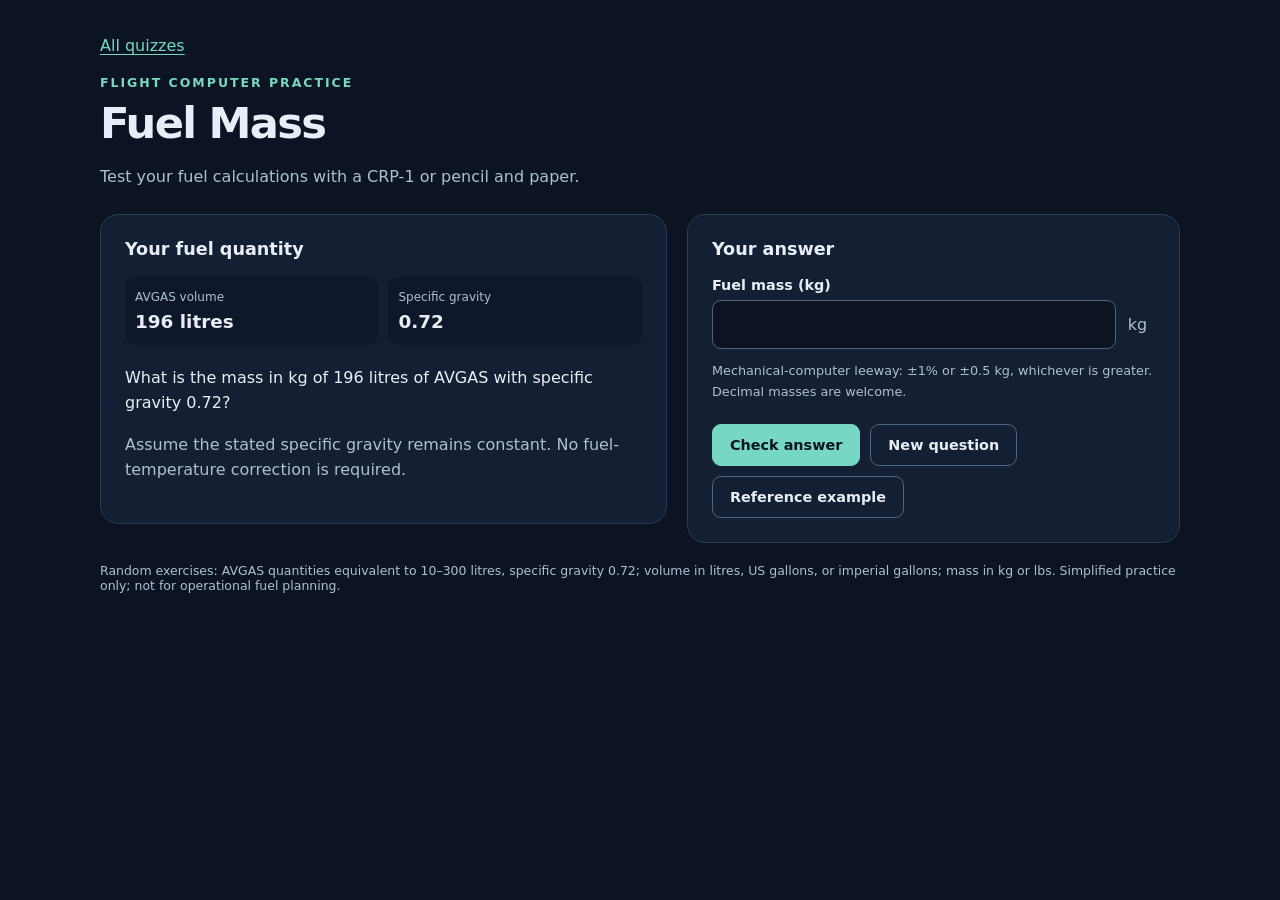
==== fuel-mass-quiz.html @ ff0f53dd "Add fuel mass calculation quiz Co-authored-by: Copilot <223556219+Copilot@users.noreply.github.com> " ====
<!doctype html>
<html lang="en">
<head>
  <meta charset="utf-8">
  <meta name="viewport" content="width=device-width, initial-scale=1">
  <meta name="color-scheme" content="dark">
  <title>Fuel Mass | Navigation Quiz</title>
  <link rel="stylesheet" href="assets/theme.css">
  <style>
    .parameters { grid-template-columns: repeat(2, minmax(0, 1fr)); }
  </style>
</head>
<body>
  <main>
    <header>
      <nav aria-label="Quiz navigation"><a href="index.html">All quizzes</a></nav>
      <div class="eyebrow">Flight computer practice</div>
      <h1>Fuel Mass</h1>
      <p class="muted">Test your fuel calculations with a CRP-1 or pencil and paper.</p>
    </header>
    <div class="layout">
      <section class="panel" aria-labelledby="scenario-title">
        <h2 id="scenario-title">Your fuel quantity</h2>
        <dl class="parameters">
          <div><dt>AVGAS volume</dt><dd id="volume-value"></dd></div>
          <div><dt>Specific gravity</dt><dd id="specific-gravity-value"></dd></div>
        </dl>
        <p id="question-text"></p>
        <p class="muted">Assume the stated specific gravity remains constant. No fuel-temperature correction is required.</p>
      </section>
      <section class="panel" aria-labelledby="answer-title">
        <h2 id="answer-title">Your answer</h2>
        <form id="quiz-form">
          <label id="mass-label" for="mass">Fuel mass</label>
          <div class="input-row">
            <input id="mass" name="mass" type="number" min="0.01" step="any" required inputmode="decimal" autocomplete="off" aria-describedby="tolerance">
            <span id="mass-unit" class="unit"></span>
          </div>
          <p id="tolerance" class="muted tolerance"></p>
          <div class="buttons">
            <button class="primary" type="submit">Check answer</button>
            <button id="new-question" type="button">New question</button>
            <button id="reference-example" type="button">Reference example</button>
          </div>
        </form>
        <div id="feedback" role="status" aria-live="polite" aria-atomic="true" hidden></div>
      </section>
    </div>
    <footer>Random exercises: AVGAS quantities equivalent to 10&ndash;300 litres, specific gravity 0.72; volume in litres, US gallons, or imperial gallons; mass in kg or lbs. Simplified practice only; not for operational fuel planning.</footer>
  </main>
  <script>
    "use strict";

    const AVGAS_SPECIFIC_GRAVITY = 0.72;
    const KG_PER_POUND = 0.45359237;
    const VOLUME_UNITS = Object.freeze({
      litres: { label: "litres", litresPerUnit: 1 },
      usGallons: { label: "US gallons", litresPerUnit: 3.785411784 },
      imperialGallons: { label: "imperial gallons", litresPerUnit: 4.54609 }
    });
    const MASS_UNITS = Object.freeze({
      kg: { label: "kg", minimumTolerance: 0.5 },
      lbs: { label: "lbs", minimumTolerance: 1 }
    });

    function solveFuelMass({ quantity, volumeUnit, specificGravity, massUnit }) {
      if (!Object.hasOwn(VOLUME_UNITS, volumeUnit) || !Object.hasOwn(MASS_UNITS, massUnit)) {
        throw new Error("Volume must be in litres, US gallons, or imperial gallons; mass must be in kg or lbs.");
      }
      if (!Number.isFinite(quantity) || quantity <= 0 || !Number.isFinite(specificGravity) || specificGravity <= 0) {
        throw new Error("Fuel quantity and specific gravity must be finite and positive.");
      }
      const litres = quantity * VOLUME_UNITS[volumeUnit].litresPerUnit;
      const kg = litres * specificGravity;
      const lbs = kg / KG_PER_POUND;
      const mass = massUnit === "kg" ? kg : lbs;
      if (![litres, kg, lbs, mass].every(value => Number.isFinite(value) && value > 0)) {
        throw new Error("Fuel volume and mass must remain finite and positive.");
      }
      return { litres, kg, lbs, mass, massUnit };
    }

    function gradeMass(answer, solution) {
      if (!Object.hasOwn(MASS_UNITS, solution.massUnit) ||
          !Number.isFinite(answer) || answer <= 0 || !Number.isFinite(solution.mass) || solution.mass <= 0) {
        throw new Error("Answer and solution must be finite, positive masses in kg or lbs.");
      }
      const tolerance = Math.max(MASS_UNITS[solution.massUnit].minimumTolerance, solution.mass * 0.01);
      const error = Math.abs(answer - solution.mass);
      return { error, tolerance, passed: error <= tolerance + 1e-9 };
    }

    function randomInt(min, max) {
      return Math.floor(Math.random() * (max - min + 1)) + min;
    }

    function generateQuestion() {
      const volumeUnits = Object.keys(VOLUME_UNITS);
      const volumeUnit = volumeUnits[randomInt(0, volumeUnits.length - 1)];
      const litresPerUnit = VOLUME_UNITS[volumeUnit].litresPerUnit;
      return {
        quantity: randomInt(Math.ceil(10 / litresPerUnit), Math.floor(300 / litresPerUnit)),
        volumeUnit, specificGravity: AVGAS_SPECIFIC_GRAVITY,
        massUnit: Math.random() < 0.5 ? "kg" : "lbs"
      };
    }

    const byId = id => document.getElementById(id);
    const form = byId("quiz-form");
    const feedback = byId("feedback");
    const answer = byId("mass");
    let question;
    let solution;

    function clearFeedback() {
      feedback.hidden = true;
      feedback.className = "";
      feedback.replaceChildren();
    }

    function setQuestion(next) {
      const nextSolution = solveFuelMass(next);
      question = next;
      solution = nextSolution;
      form.reset();
      clearFeedback();
      const volumeLabel = VOLUME_UNITS[question.volumeUnit].label;
      const massLabel = MASS_UNITS[question.massUnit].label;
      byId("volume-value").textContent = `${question.quantity} ${volumeLabel}`;
      byId("specific-gravity-value").textContent = String(question.specificGravity);
      byId("question-text").textContent =
        `What is the mass in ${massLabel} of ${question.quantity} ${volumeLabel} of AVGAS with specific gravity ${question.specificGravity}?`;
      byId("mass-label").textContent = `Fuel mass (${massLabel})`;
      byId("mass-unit").textContent = massLabel;
      byId("tolerance").textContent =
        `Mechanical-computer leeway: \u00b11% or \u00b1${MASS_UNITS[question.massUnit].minimumTolerance} ${massLabel}, whichever is greater. Decimal masses are welcome.`;
    }

    form.addEventListener("input", clearFeedback);
    form.addEventListener("submit", event => {
      event.preventDefault();
      if (!form.reportValidity()) return;
      const result = gradeMass(answer.valueAsNumber, solution);
      feedback.hidden = false;
      feedback.className = result.passed ? "success" : "retry";
      feedback.replaceChildren();
      const title = document.createElement("strong");
      title.textContent = result.passed
        ? "Correct within mechanical-computer tolerance."
        : "Outside tolerance. Compare your reading below.";
      feedback.appendChild(title);
      const texts = [
        `Fuel mass: ${solution.mass.toFixed(1)} ${MASS_UNITS[question.massUnit].label}.`,
        `Equivalent masses: ${solution.kg.toFixed(1)} kg or ${solution.lbs.toFixed(1)} lbs.`
      ];
      if (question.volumeUnit !== "litres") {
        texts.push(`Volume: ${question.quantity} ${VOLUME_UNITS[question.volumeUnit].label} \u00d7 ${VOLUME_UNITS[question.volumeUnit].litresPerUnit} = ${solution.litres.toFixed(3)} litres.`);
      }
      texts.push(
        `Mass in kg: ${solution.litres.toFixed(3)} litres \u00d7 ${question.specificGravity} = ${solution.kg.toFixed(3)} kg.`,
        `Mass in lbs: ${solution.kg.toFixed(3)} / ${KG_PER_POUND} = ${solution.lbs.toFixed(3)} lbs.`,
        `Your error: ${result.error.toFixed(2)} ${question.massUnit}. Allowed leeway: \u00b1${result.tolerance.toFixed(2)} ${question.massUnit}.`
      );
      for (const text of texts) {
        const paragraph = document.createElement("p");
        paragraph.className = "answer";
        paragraph.textContent = text;
        feedback.appendChild(paragraph);
      }
    });

    byId("new-question").addEventListener("click", () => {
      setQuestion(generateQuestion());
      answer.focus();
    });
    byId("reference-example").addEventListener("click", () => {
      setQuestion({ quantity: 120, volumeUnit: "litres", specificGravity: 0.72, massUnit: "kg" });
      answer.focus();
    });
    setQuestion(generateQuestion());
  </script>
</body>
</html>
---- assets/theme.css ----
:root { color-scheme: dark; font-family: system-ui, sans-serif; background: #0c1424; color: #e8eef8; }
* { box-sizing: border-box; }
body { margin: 0; padding: 36px 20px; }
main { max-width: 1080px; margin: auto; }
header { margin-bottom: 24px; }
nav { margin-bottom: 20px; }
a { color: #76d8c3; text-underline-offset: .2em; }
a:hover { color: #9be6d6; }
.eyebrow { color: #76d8c3; font-size: .78rem; font-weight: 700; letter-spacing: .16em; text-transform: uppercase; }
h1 { font-size: clamp(1.8rem, 4vw, 2.7rem); margin: 8px 0; letter-spacing: -.04em; }
p { line-height: 1.6; }
.muted { color: #afbed2; }
.layout { display: grid; grid-template-columns: 1.15fr 1fr; gap: 20px; align-items: start; }
.panel { background: #141f33; border: 1px solid #2c3b54; border-radius: 18px; padding: 24px; }
h2 { margin: 0 0 18px; font-size: 1.1rem; }
.parameters { display: grid; grid-template-columns: repeat(3, 1fr); gap: 10px; margin: 0 0 20px; }
.parameters div { padding: 13px 10px; background: #0e182a; border-radius: 10px; }
dt { font-size: .75rem; color: #afbed2; margin-bottom: 7px; }
dd { margin: 0; font-size: 1.15rem; font-weight: 700; font-variant-numeric: tabular-nums; }
label { display: block; margin: 18px 0 7px; font-size: .9rem; font-weight: 600; }
.input-row { display: flex; align-items: center; gap: 12px; }
input { width: 100%; min-width: 0; padding: 13px; border: 1px solid #52637d; border-radius: 9px; background: #0c1424; color: #e8eef8; font: inherit; font-size: 1.15rem; }
a:focus-visible, input:focus-visible, button:focus-visible, summary:focus-visible { outline: 3px solid #76d8c3; outline-offset: 3px; }
.unit { width: 30px; color: #afbed2; }
button { padding: 12px 17px; border-radius: 9px; border: 1px solid #52637d; background: transparent; color: #e8eef8; font: inherit; font-size: .9rem; font-weight: 650; cursor: pointer; }
button:hover { background: #253650; }
button.primary { background: #76d8c3; color: #0c1424; border-color: #76d8c3; }
button.primary:hover { background: #9be6d6; }
.buttons { display: flex; flex-wrap: wrap; gap: 10px; margin-top: 22px; }
.tolerance { font-size: .8rem; }
#feedback { margin-top: 20px; padding: 16px; border-radius: 10px; border: 1px solid #52637d; background: #0e182a; }
#feedback[hidden] { display: none; }
#feedback.success { border-color: #76d8c3; }
#feedback.retry { border-color: #f7bc71; }
#feedback p { margin: 6px 0; font-size: .9rem; }
.answer { font-variant-numeric: tabular-nums; }
details { margin-top: 20px; color: #afbed2; font-size: .85rem; }
summary { cursor: pointer; color: #e8eef8; }
code { color: #c4d0ff; overflow-wrap: anywhere; }
footer { margin-top: 20px; font-size: .78rem; color: #afbed2; }
.quiz-list { display: grid; grid-template-columns: repeat(auto-fit, minmax(min(100%, 300px), 1fr)); gap: 20px; list-style: none; padding: 0; margin: 0; }
.quiz-card { display: block; height: 100%; text-decoration: none; color: #e8eef8; }
.quiz-card:hover { background: #1b2b43; border-color: #76d8c3; color: #e8eef8; }
.quiz-card h2 { color: #76d8c3; }
.quiz-card p { margin: 0 0 20px; }
.quiz-action { color: #76d8c3; font-size: .9rem; font-weight: 700; }
@media (max-width: 760px) { body { padding: 22px 12px; } .layout { grid-template-columns: 1fr; } .panel { padding: 18px; } }
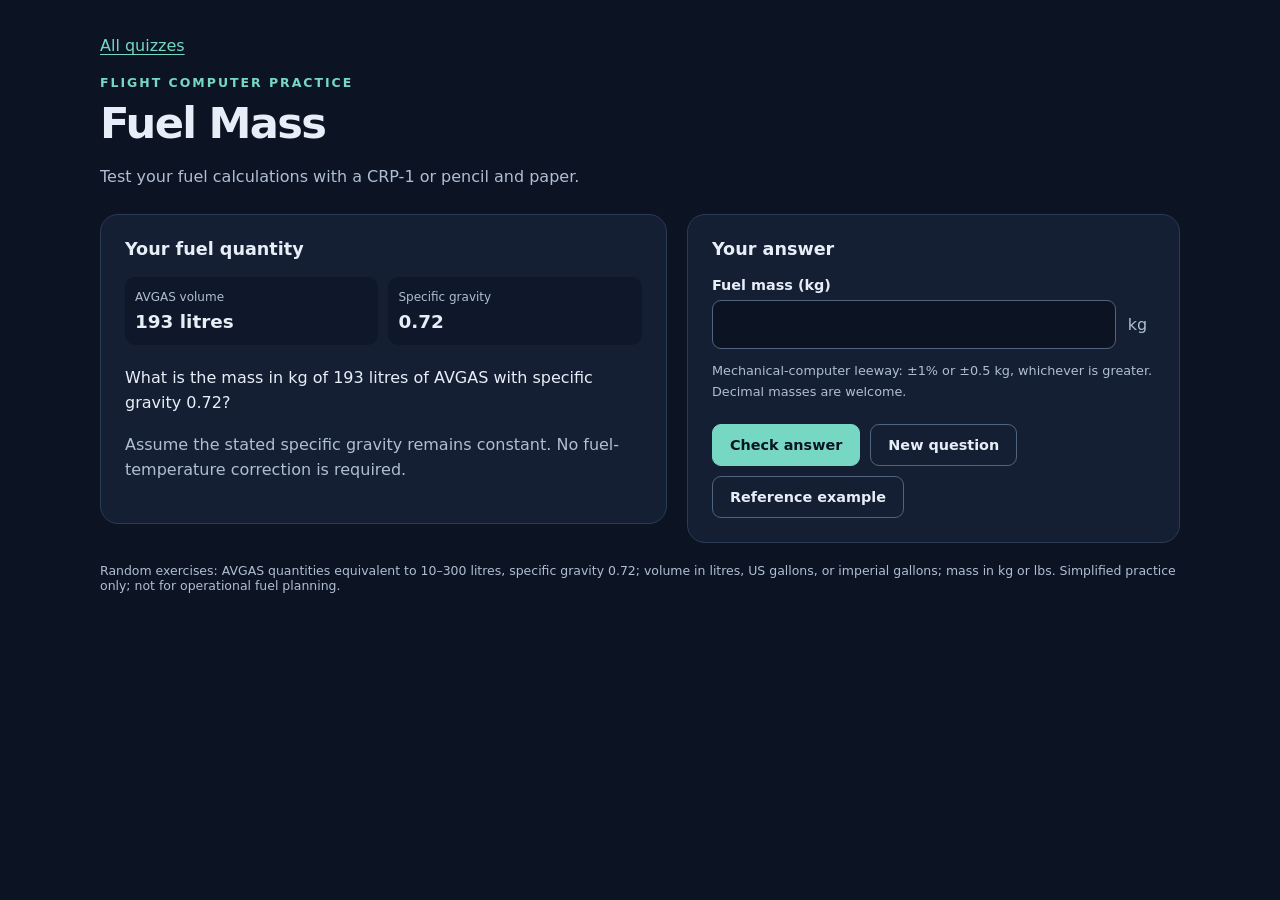
==== commit bcc9c540: "Add fuel consumption and payload quizzes with grouped menu Co-authored-by: Copilot <223556219+Copilo" ====
--- a/fuel-mass-quiz.html
+++ b/fuel-mass-quiz.html
@@ -48,20 +48,11 @@
     </div>
     <footer>Random exercises: AVGAS quantities equivalent to 10&ndash;300 litres, specific gravity 0.72; volume in litres, US gallons, or imperial gallons; mass in kg or lbs. Simplified practice only; not for operational fuel planning.</footer>
   </main>
+  <script src="assets/fuel.js"></script>
   <script>
     "use strict";
 
     const AVGAS_SPECIFIC_GRAVITY = 0.72;
-    const KG_PER_POUND = 0.45359237;
-    const VOLUME_UNITS = Object.freeze({
-      litres: { label: "litres", litresPerUnit: 1 },
-      usGallons: { label: "US gallons", litresPerUnit: 3.785411784 },
-      imperialGallons: { label: "imperial gallons", litresPerUnit: 4.54609 }
-    });
-    const MASS_UNITS = Object.freeze({
-      kg: { label: "kg", minimumTolerance: 0.5 },
-      lbs: { label: "lbs", minimumTolerance: 1 }
-    });
 
     function solveFuelMass({ quantity, volumeUnit, specificGravity, massUnit }) {
       if (!Object.hasOwn(VOLUME_UNITS, volumeUnit) || !Object.hasOwn(MASS_UNITS, massUnit)) {
@@ -70,9 +61,9 @@
       if (!Number.isFinite(quantity) || quantity <= 0 || !Number.isFinite(specificGravity) || specificGravity <= 0) {
         throw new Error("Fuel quantity and specific gravity must be finite and positive.");
       }
-      const litres = quantity * VOLUME_UNITS[volumeUnit].litresPerUnit;
-      const kg = litres * specificGravity;
-      const lbs = kg / KG_PER_POUND;
+      const litres = fuelVolumeToLitres(quantity, volumeUnit);
+      const kg = fuelQuantityFromLitres(litres, "kg", specificGravity);
+      const lbs = fuelQuantityFromLitres(litres, "lbs", specificGravity);
       const mass = massUnit === "kg" ? kg : lbs;
       if (![litres, kg, lbs, mass].every(value => Number.isFinite(value) && value > 0)) {
         throw new Error("Fuel volume and mass must remain finite and positive.");
--- a/assets/theme.css
+++ b/assets/theme.css
@@ -12,7 +12,7 @@
 .muted { color: #afbed2; }
 .layout { display: grid; grid-template-columns: 1.15fr 1fr; gap: 20px; align-items: start; }
 .panel { background: #141f33; border: 1px solid #2c3b54; border-radius: 18px; padding: 24px; }
-h2 { margin: 0 0 18px; font-size: 1.1rem; }
+h2, h3 { margin: 0 0 18px; font-size: 1.1rem; }
 .parameters { display: grid; grid-template-columns: repeat(3, 1fr); gap: 10px; margin: 0 0 20px; }
 .parameters div { padding: 13px 10px; background: #0e182a; border-radius: 10px; }
 dt { font-size: .75rem; color: #afbed2; margin-bottom: 7px; }
@@ -41,7 +41,9 @@
 .quiz-list { display: grid; grid-template-columns: repeat(auto-fit, minmax(min(100%, 300px), 1fr)); gap: 20px; list-style: none; padding: 0; margin: 0; }
 .quiz-card { display: block; height: 100%; text-decoration: none; color: #e8eef8; }
 .quiz-card:hover { background: #1b2b43; border-color: #76d8c3; color: #e8eef8; }
-.quiz-card h2 { color: #76d8c3; }
+.quiz-card h2, .quiz-card h3 { color: #76d8c3; }
+.quiz-group + .quiz-group { margin-top: 32px; }
+.quiz-group > h2 { font-size: 1.25rem; margin-bottom: 16px; }
 .quiz-card p { margin: 0 0 20px; }
 .quiz-action { color: #76d8c3; font-size: .9rem; font-weight: 700; }
 @media (max-width: 760px) { body { padding: 22px 12px; } .layout { grid-template-columns: 1fr; } .panel { padding: 18px; } }
